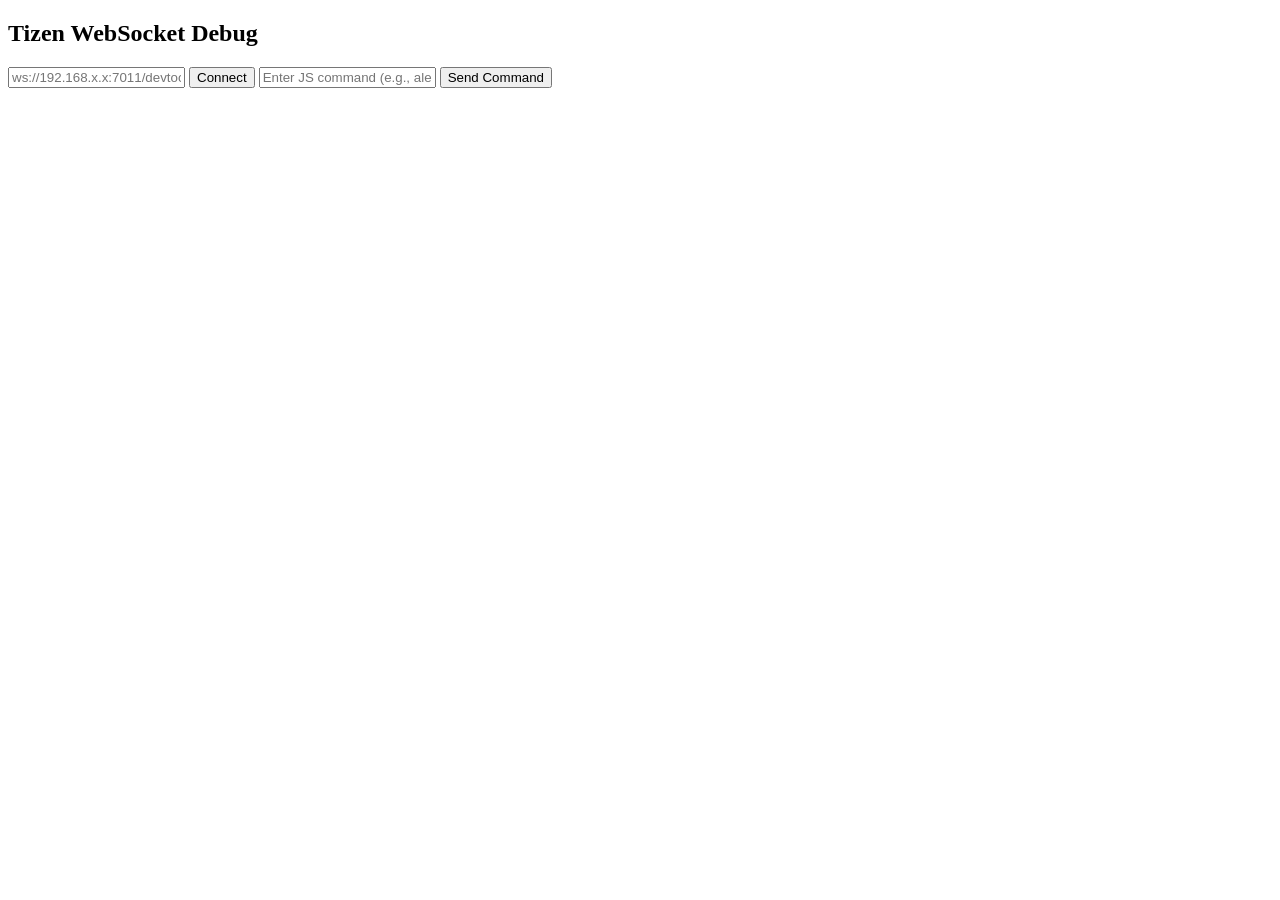
==== index.html @ 5903c401 "Create index.html" ====
<!DOCTYPE html>
<html lang="en">
<head>
  <meta charset="UTF-8">
  <title>Tizen Debug Console</title>
  <link rel="stylesheet" href="style.css">
</head>
<body>
  <div class="container">
    <h2>Tizen WebSocket Debug</h2>
    <input id="url" placeholder="ws://192.168.x.x:7011/devtools/page/1" />
    <button onclick="connect()">Connect</button>
    <input id="cmd" placeholder="Enter JS command (e.g., alert('Hi'))" />
    <button onclick="sendCmd()">Send Command</button>
    <pre id="logs"></pre>
  </div>
  <script src="script.js"></script>
</body>
</html>
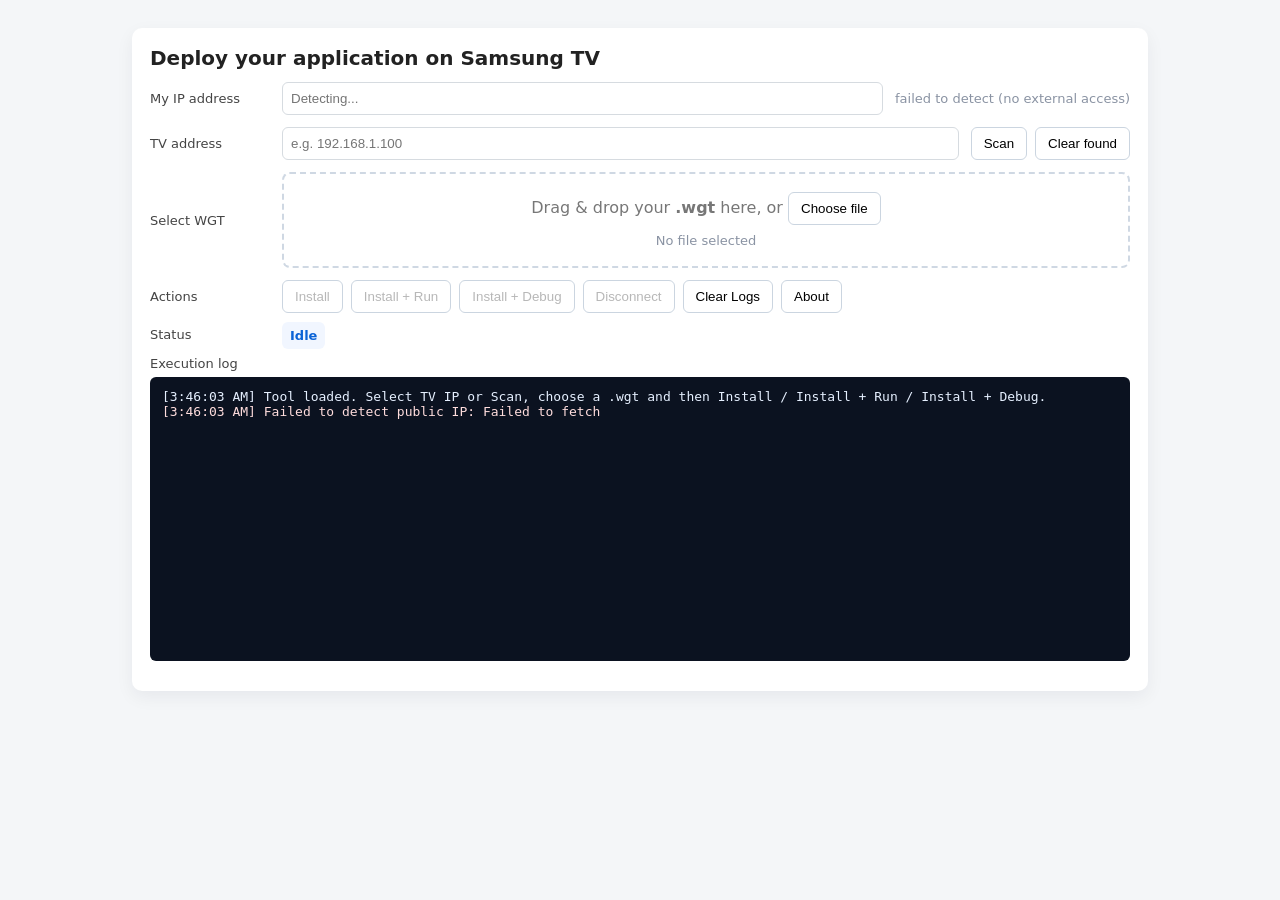
==== commit e6d8a140: "Create index.html" ====
--- a/index.html
+++ b/index.html
@@ -1,19 +1,422 @@
-<!DOCTYPE html>
+
+<!doctype html>
 <html lang="en">
 <head>
-  <meta charset="UTF-8">
-  <title>Tizen Debug Console</title>
-  <link rel="stylesheet" href="style.css">
+  <meta charset="utf-8" />
+  <title>Deploy your application on Samsung TV</title>
+  <meta name="viewport" content="width=device-width,initial-scale=1" />
+  <style>
+    :root{font-family:Inter,system-ui,Segoe UI,Roboto,"Helvetica Neue",Arial;margin:0;color:#222}
+    body{padding:20px;background:#f4f6f8}
+    .card{background:#fff;border-radius:10px;box-shadow:0 6px 18px rgba(20,20,50,0.06);padding:18px;max-width:980px;margin:0 auto}
+    h1{margin:0 0 12px;font-size:20px}
+    .row{display:flex;gap:12px;align-items:center;margin-bottom:12px;flex-wrap:wrap}
+    label{min-width:120px;font-size:13px;color:#444}
+    input[type="text"], .select-like {flex:1;padding:8px;border-radius:6px;border:1px solid #d6dbe0;background:#fff}
+    button{padding:8px 12px;border-radius:6px;border:1px solid #cbd5e0;background:#fff;cursor:pointer}
+    button.primary{background:#0b63d6;color:#fff;border-color:#0957b8}
+    button.ghost{background:transparent}
+    .file-drop{border:2px dashed #cfd8e3;border-radius:8px;padding:18px;text-align:center;color:#777}
+    .file-drop.dragover{background:#eef5ff;border-color:#9ec1ff}
+    .small{font-size:12px;color:#666}
+    .controls{display:flex;gap:8px;flex-wrap:wrap}
+    .logs{height:260px;overflow:auto;background:#0b1220;color:#e6f0ff;padding:12px;border-radius:6px;font-family:monospace;font-size:13px}
+    .muted{color:#8a93a3;font-size:13px}
+    .spinner{display:inline-block;width:14px;height:14px;border-radius:50%;border:2px solid rgba(0,0,0,0.08);border-top-color:#0b63d6;animation:spin 1s linear infinite;vertical-align:middle;margin-left:8px}
+    @keyframes spin{to{transform:rotate(360deg)}}
+    .status{padding:6px 8px;border-radius:6px;background:#f1f6ff;color:#0b63d6;font-weight:600;font-size:13px}
+    .about-box{background:#fbfcff;border-radius:8px;padding:12px;border:1px solid #e6eefc}
+    @media (max-width:640px){.row{flex-direction:column;align-items:stretch}label{min-width:unset}}
+  </style>
 </head>
 <body>
-  <div class="container">
-    <h2>Tizen WebSocket Debug</h2>
-    <input id="url" placeholder="ws://192.168.x.x:7011/devtools/page/1" />
-    <button onclick="connect()">Connect</button>
-    <input id="cmd" placeholder="Enter JS command (e.g., alert('Hi'))" />
-    <button onclick="sendCmd()">Send Command</button>
-    <pre id="logs"></pre>
+  <div class="card">
+    <h1>Deploy your application on Samsung TV</h1>
+
+    <div class="row">
+      <label>My IP address</label>
+      <input id="myIp" type="text" class="select-like" readonly placeholder="Detecting..." />
+      <span id="ipStatus" class="muted"></span>
+    </div>
+
+    <div class="row">
+      <label>TV address</label>
+      <input id="tvIp" type="text" placeholder="e.g. 192.168.1.100" class="select-like" />
+      <div style="display:flex;gap:8px;">
+        <button id="scanBtn">Scan</button>
+        <button id="clearFoundBtn" class="ghost">Clear found</button>
+      </div>
+    </div>
+
+    <div class="row" id="foundRow" style="display:none;">
+      <label>Found TVs</label>
+      <select id="foundList" class="select-like"></select>
+      <div class="small">Select one to auto-fill TV address</div>
+    </div>
+
+    <div class="row">
+      <label>Select WGT</label>
+      <div style="flex:1">
+        <div id="drop" class="file-drop">
+          Drag & drop your <strong>.wgt</strong> here, or <button id="chooseFileBtn">Choose file</button>
+          <input id="fileInput" type="file" accept=".wgt" style="display:none" />
+          <div id="fileInfo" class="small muted" style="margin-top:8px">No file selected</div>
+        </div>
+      </div>
+    </div>
+
+    <div class="row">
+      <label>Actions</label>
+      <div class="controls">
+        <button id="installBtn" disabled>Install</button>
+        <button id="installRunBtn" disabled>Install + Run</button>
+        <button id="installDebugBtn" disabled>Install + Debug</button>
+        <button id="disconnectBtn" disabled>Disconnect</button>
+        <button id="clearLogsBtn">Clear Logs</button>
+        <button id="aboutBtn" class="ghost">About</button>
+      </div>
+    </div>
+
+    <div class="row">
+      <label>Status</label>
+      <div><span id="connectionStatus" class="status">Idle</span></div>
+    </div>
+
+    <div style="margin-top:12px;">
+      <label style="display:block;margin-bottom:6px">Execution log</label>
+      <div id="logs" class="logs"></div>
+    </div>
+
+    <div style="margin-top:12px;">
+      <div class="about-box" id="aboutBox" style="display:none">
+        <strong>About this tool</strong>
+        <p class="small muted">This is a lightweight client-side tool to help deploy Tizen (.wgt) packages to Samsung TVs. It attempts to discover TVs on your local network and call common Tizen installation endpoints. Due to browser CORS and TV settings, some requests may be blocked — run a proxy or use a local server if needed.</p>
+      </div>
+    </div>
   </div>
-  <script src="script.js"></script>
+
+  <script>
+  (function(){
+    const myIpInput = document.getElementById('myIp');
+    const ipStatus = document.getElementById('ipStatus');
+    const tvIpInput = document.getElementById('tvIp');
+    const scanBtn = document.getElementById('scanBtn');
+    const foundRow = document.getElementById('foundRow');
+    const foundList = document.getElementById('foundList');
+    const clearFoundBtn = document.getElementById('clearFoundBtn');
+    const drop = document.getElementById('drop');
+    const fileInput = document.getElementById('fileInput');
+    const chooseFileBtn = document.getElementById('chooseFileBtn');
+    const fileInfo = document.getElementById('fileInfo');
+
+    const installBtn = document.getElementById('installBtn');
+    const installRunBtn = document.getElementById('installRunBtn');
+    const installDebugBtn = document.getElementById('installDebugBtn');
+    const disconnectBtn = document.getElementById('disconnectBtn');
+    const clearLogsBtn = document.getElementById('clearLogsBtn');
+    const aboutBtn = document.getElementById('aboutBtn');
+    const aboutBox = document.getElementById('aboutBox');
+
+    const logsEl = document.getElementById('logs');
+    const connectionStatus = document.getElementById('connectionStatus');
+
+    let selectedFile = null;
+    let connectedTv = null;
+    let foundTvs = [];
+
+    // --- Logging utility
+    function log(msg, type = 'info') {
+      const time = new Date().toLocaleTimeString();
+      const line = document.createElement('div');
+      line.textContent = `[${time}] ${msg}`;
+      if(type === 'error') line.style.color = '#ffdddd';
+      logsEl.appendChild(line);
+      logsEl.scrollTop = logsEl.scrollHeight;
+    }
+
+    // --- detect public IP using ipify
+    async function detectMyIp(){
+      myIpInput.value = 'Detecting...';
+      try {
+        const r = await fetch('https://api.ipify.org?format=json');
+        const j = await r.json();
+        myIpInput.value = j.ip || '';
+        ipStatus.textContent = 'public IP';
+      } catch(e) {
+        myIpInput.value = '';
+        ipStatus.textContent = 'failed to detect (no external access)';
+        log('Failed to detect public IP: ' + (e && e.message ? e.message : e), 'error');
+      }
+    }
+
+    detectMyIp();
+
+    // --- file drag and drop
+    ;['dragenter','dragover'].forEach(ev => {
+      drop.addEventListener(ev, e=>{
+        e.preventDefault(); e.stopPropagation();
+        drop.classList.add('dragover');
+      });
+    });
+    ;['dragleave','drop'].forEach(ev=>{
+      drop.addEventListener(ev, e=>{
+        e.preventDefault(); e.stopPropagation();
+        if(ev === 'drop') {
+          drop.classList.remove('dragover');
+          const f = e.dataTransfer.files && e.dataTransfer.files[0];
+          if(f) handleFileSelected(f);
+        } else {
+          drop.classList.remove('dragover');
+        }
+      });
+    });
+
+    chooseFileBtn.addEventListener('click', ()=> fileInput.click());
+    fileInput.addEventListener('change', ()=> {
+      const f = fileInput.files && fileInput.files[0];
+      if(f) handleFileSelected(f);
+    });
+
+    function handleFileSelected(f){
+      if(!f.name.endsWith('.wgt')) {
+        alert('Please select a .wgt file');
+        return;
+      }
+      selectedFile = f;
+      fileInfo.textContent = `${f.name} — ${(f.size/1024|0)} KB`;
+      enableActionButtonsIfReady();
+      log(`Selected file: ${f.name} (${f.size} bytes)`);
+    }
+
+    // --- scanning TVs
+    function timeoutFetch(url, options = {}, ms = 1500) {
+      return new Promise((resolve, reject) => {
+        const controller = new AbortController();
+        const id = setTimeout(() => {
+          controller.abort();
+          reject(new Error('timeout'));
+        }, ms);
+        fetch(url, {...options, signal: controller.signal, mode:'no-cors'}).then(r=>{
+          clearTimeout(id);
+          resolve(r);
+        }).catch(err=>{
+          clearTimeout(id);
+          reject(err);
+        });
+      });
+    }
+
+    async function quickScanSubnet() {
+      // quick scan common 192.168.x.x subnets: find user's local IP and infer. If not available, fallback to 192.168.1.x
+      log('Starting quick scan on common local subnets (this may take a while)...');
+      connectionStatus.textContent = 'Scanning...';
+      const candidates = [];
+      // try to infer from myIp? Browser cannot get local ip; ask user input instead — we'll scan common ranges
+      const ranges = ['192.168.1','192.168.0','192.168.100','10.0.0','172.16.0'];
+      foundTvs = [];
+      foundList.innerHTML = '';
+      foundRow.style.display = 'none';
+      for(const base of ranges){
+        for(let i=1;i<=254;i+=12){ // step to keep scan quick; user can refine manually
+          const ip = `${base}.${i}`;
+          candidates.push(ip);
+        }
+      }
+      // Attempt to hit common Tizen port endpoints. We'll try HTTP on 8001 (WebSocket/Inspector) and 8001/api or 9000-like endpoints.
+      const endpoints = ['/api/v2/applications','/api/','/ws/','/','/api/v2/'];
+      const checks = candidates.map(async ip => {
+        for(const ep of endpoints){
+          const url = `http://${ip}:8001${ep}`;
+          try {
+            await timeoutFetch(url, {}, 900);
+            // no-cors fetch resolves opaque even if CORS blocked; treat as "reachable"
+            log(`Possible device reachable at ${ip}:8001 (checked ${ep})`);
+            foundTvs.push({ip, port:8001});
+            return;
+          } catch(e) {
+            // ignore
+          }
+        }
+      });
+      try {
+        await Promise.allSettled(checks);
+      } catch(e){
+        // ignore
+      }
+      if(foundTvs.length === 0){
+        log('No TVs found in quick scan (try entering IP manually or run a full LAN scan from a machine with ICMP/port-scan).');
+        connectionStatus.textContent = 'Idle';
+      } else {
+        log(`Found ${foundTvs.length} candidate(s).`);
+        foundTvs.forEach(t=>{
+          const o = document.createElement('option');
+          o.value = t.ip;
+          o.textContent = `${t.ip}:8001`;
+          foundList.appendChild(o);
+        });
+        foundRow.style.display = 'flex';
+        connectionStatus.textContent = 'Scan complete';
+      }
+    }
+
+    scanBtn.addEventListener('click', ()=> {
+      quickScanSubnet();
+    });
+
+    clearFoundBtn.addEventListener('click', ()=> {
+      foundTvs=[]; foundList.innerHTML=''; foundRow.style.display='none'; log('Cleared found TVs');
+    });
+
+    foundList.addEventListener('change', ()=> {
+      tvIpInput.value = foundList.value;
+      log(`Selected TV IP ${foundList.value}`);
+      enableActionButtonsIfReady();
+    });
+
+    // --- action buttons
+    function enableActionButtonsIfReady(){
+      const ready = selectedFile && tvIpInput.value.trim();
+      installBtn.disabled = !ready;
+      installRunBtn.disabled = !ready;
+      installDebugBtn.disabled = !ready;
+      disconnectBtn.disabled = !ready && !connectedTv;
+    }
+
+    tvIpInput.addEventListener('input', enableActionButtonsIfReady);
+
+    clearLogsBtn.addEventListener('click', ()=> {
+      logsEl.innerHTML = '';
+    });
+
+    aboutBtn.addEventListener('click', ()=> {
+      aboutBox.style.display = aboutBox.style.display === 'none' ? 'block' : 'none';
+    });
+
+    disconnectBtn.addEventListener('click', ()=> {
+      connectedTv = null;
+      connectionStatus.textContent = 'Disconnected';
+      log('Disconnected from TV');
+      enableActionButtonsIfReady();
+    });
+
+    // --- core install flow
+    async function sendWgtToTv(tvIp, file, action) {
+      // action: 'install', 'run', 'debug'
+      // Common Tizen endpoints used by some Samsung TVs (varies by model/firmware):
+      // - https://{tv}:8001/api/v2/applications/install (requires POST file upload)
+      // - http://{tv}:8001/api/v2/applications
+      // - some devtools use websockets / packages endpoints.
+      // This function will attempt multiple strategies and log everything.
+      log(`Starting ${action} -> ${tvIp}`);
+      connectionStatus.textContent = `Connecting to ${tvIp}...`;
+      const endpoints = [
+        {url:`http://${tvIp}:8001/api/v2/applications`, method:'POST', desc:'Tizen API (POST /api/v2/applications)'},
+        {url:`http://${tvIp}:8001/api/v2/packages`, method:'POST', desc:'Tizen packages endpoint (POST /api/v2/packages)'},
+        {url:`http://${tvIp}:8000/`, method:'GET', desc:'Port 8000 probe'},
+        {url:`http://${tvIp}:8001/`, method:'GET', desc:'Port 8001 probe'},
+      ];
+
+      // Build form data for upload where applicable
+      const form = new FormData();
+      form.append('wgt', file);
+
+      let success = false;
+      for(const ep of endpoints){
+        try {
+          log(`Trying ${ep.desc} -> ${ep.url}`);
+          // many TVs don't allow cross-origin; we still try and report result.
+          const res = await fetch(ep.url, {
+            method: ep.method,
+            body: ep.method === 'POST' ? form : undefined,
+            // mode:'cors' // default
+          });
+          log(`HTTP ${res.status} ${res.statusText} from ${ep.url}`);
+          // Try to read text if available
+          try {
+            const txt = await res.text();
+            if(txt && txt.length<1000) log(`Response body: ${txt}`);
+          } catch(e) {}
+          // handle 200/201 as success
+          if(res.ok){
+            success = true;
+            connectedTv = {ip:tvIp};
+            connectionStatus.textContent = `Connected: ${tvIp}`;
+            log(`Success on ${ep.url}`);
+            break;
+          }
+        } catch(err){
+          log(`Error talking to ${ep.url} — ${err && err.message ? err.message : err}`, 'error');
+        }
+      }
+
+      if(!success){
+        log('All HTTP attempts failed or blocked. If your TV requires authentication, remote debug enable, or blocks cross-origin requests, use a local proxy or run this from a machine that can reach the TV directly (server-side proxy).', 'error');
+        connectionStatus.textContent = `Failed to connect`;
+        return {ok:false, reason:'no_endpoint'};
+      }
+
+      // If install succeeded above, optionally call run or debug commands
+      if(action === 'run' || action === 'debug') {
+        // Attempt to start the app via common API (example: /api/v2/applications/<id>/launch)
+        // NOTE: you likely need to specify appId; here we attempt a generic /launch without id as a best-effort.
+        const launchUrls = [
+          `http://${tvIp}:8001/api/v2/applications/launch`, // generic
+          `http://${tvIp}:8001/api/v2/applications/` // maybe requires id in body
+        ];
+        for(const lu of launchUrls){
+          try {
+            log(`Attempting launch/debug call to ${lu}`);
+            const res = await fetch(lu, {method:'POST', headers:{'Content-Type':'application/json'}, body: JSON.stringify({appId: ''})});
+            log(`Launch call HTTP ${res.status}`);
+            try { const t = await res.text(); if(t) log(`Launch resp: ${t}`); } catch(e){}
+          } catch(e){
+            log(`Launch call error: ${e.message}`, 'error');
+          }
+        }
+      }
+
+      enableActionButtonsIfReady();
+      return {ok:success};
+    }
+
+    installBtn.addEventListener('click', async ()=>{
+      if(!selectedFile || !tvIpInput.value.trim()) return alert('Select TV IP and a .wgt file first');
+      log('Install pressed');
+      installBtn.disabled = true;
+      await sendWgtToTv(tvIpInput.value.trim(), selectedFile, 'install');
+      installBtn.disabled = false;
+    });
+
+    installRunBtn.addEventListener('click', async ()=>{
+      if(!selectedFile || !tvIpInput.value.trim()) return alert('Select TV IP and a .wgt file first');
+      log('Install + Run pressed');
+      installRunBtn.disabled = true;
+      await sendWgtToTv(tvIpInput.value.trim(), selectedFile, 'run');
+      installRunBtn.disabled = false;
+    });
+
+    installDebugBtn.addEventListener('click', async ()=>{
+      if(!selectedFile || !tvIpInput.value.trim()) return alert('Select TV IP and a .wgt file first');
+      log('Install + Debug pressed');
+      installDebugBtn.disabled = true;
+      await sendWgtToTv(tvIpInput.value.trim(), selectedFile, 'debug');
+      installDebugBtn.disabled = false;
+    });
+
+    // Enable disconnect when we have connectedTv
+    // Keep UI enabled state up to date
+    setInterval(()=> {
+      disconnectBtn.disabled = !connectedTv;
+      installBtn.disabled = !(selectedFile && tvIpInput.value.trim());
+      installRunBtn.disabled = installBtn.disabled;
+      installDebugBtn.disabled = installBtn.disabled;
+    }, 500);
+
+    // initial message
+    log('Tool loaded. Select TV IP or Scan, choose a .wgt and then Install / Install + Run / Install + Debug.');
+    connectionStatus.textContent = 'Idle';
+  })();
+  </script>
 </body>
 </html>
+
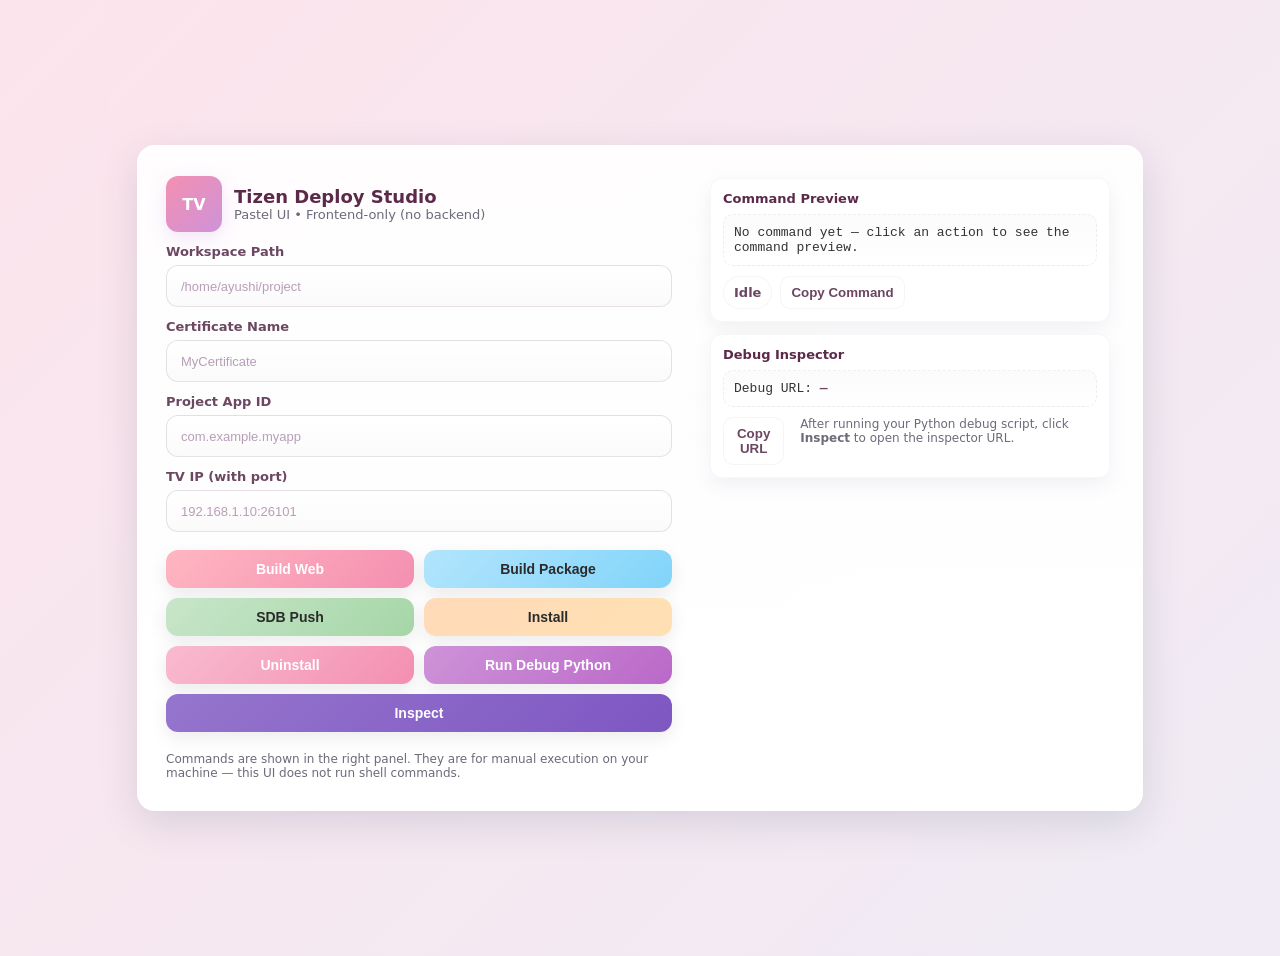
==== commit 9f0ecb27: "Create index.html" ====
--- a/index.html
+++ b/index.html
@@ -1,422 +1,422 @@
-
-<!doctype html>
+<!DOCTYPE html>
 <html lang="en">
 <head>
-  <meta charset="utf-8" />
-  <title>Deploy your application on Samsung TV</title>
-  <meta name="viewport" content="width=device-width,initial-scale=1" />
-  <style>
-    :root{font-family:Inter,system-ui,Segoe UI,Roboto,"Helvetica Neue",Arial;margin:0;color:#222}
-    body{padding:20px;background:#f4f6f8}
-    .card{background:#fff;border-radius:10px;box-shadow:0 6px 18px rgba(20,20,50,0.06);padding:18px;max-width:980px;margin:0 auto}
-    h1{margin:0 0 12px;font-size:20px}
-    .row{display:flex;gap:12px;align-items:center;margin-bottom:12px;flex-wrap:wrap}
-    label{min-width:120px;font-size:13px;color:#444}
-    input[type="text"], .select-like {flex:1;padding:8px;border-radius:6px;border:1px solid #d6dbe0;background:#fff}
-    button{padding:8px 12px;border-radius:6px;border:1px solid #cbd5e0;background:#fff;cursor:pointer}
-    button.primary{background:#0b63d6;color:#fff;border-color:#0957b8}
-    button.ghost{background:transparent}
-    .file-drop{border:2px dashed #cfd8e3;border-radius:8px;padding:18px;text-align:center;color:#777}
-    .file-drop.dragover{background:#eef5ff;border-color:#9ec1ff}
-    .small{font-size:12px;color:#666}
-    .controls{display:flex;gap:8px;flex-wrap:wrap}
-    .logs{height:260px;overflow:auto;background:#0b1220;color:#e6f0ff;padding:12px;border-radius:6px;font-family:monospace;font-size:13px}
-    .muted{color:#8a93a3;font-size:13px}
-    .spinner{display:inline-block;width:14px;height:14px;border-radius:50%;border:2px solid rgba(0,0,0,0.08);border-top-color:#0b63d6;animation:spin 1s linear infinite;vertical-align:middle;margin-left:8px}
-    @keyframes spin{to{transform:rotate(360deg)}}
-    .status{padding:6px 8px;border-radius:6px;background:#f1f6ff;color:#0b63d6;font-weight:600;font-size:13px}
-    .about-box{background:#fbfcff;border-radius:8px;padding:12px;border:1px solid #e6eefc}
-    @media (max-width:640px){.row{flex-direction:column;align-items:stretch}label{min-width:unset}}
-  </style>
+<meta charset="utf-8" />
+<meta name="viewport" content="width=device-width,initial-scale=1" />
+<title>Tizen Deployment — Pastel UI</title>
+
+<style>
+  :root{
+    --bg1: #FCE4EC; /* baby pink */
+    --bg2: #E3F2FD; /* pastel blue */
+    --bg3: #F3E5F5; /* lavender */
+    --card: #FFFFFF;
+    --muted: #6b6b7a;
+    --accent1: #F48FB1;
+    --accent2: #CE93D8;
+    --accent3: #BA68C8;
+    --glass: rgba(255,255,255,0.7);
+  }
+
+  /* Page background */
+  html,body{
+    height:100%;
+    margin:0;
+    font-family: "Inter", system-ui, -apple-system, "Segoe UI", Roboto, "Helvetica Neue", Arial;
+    -webkit-font-smoothing:antialiased;
+    -moz-osx-font-smoothing:grayscale;
+    background: linear-gradient(135deg, var(--bg1) 0%, var(--bg2) 50%, var(--bg3) 100%);
+    background-size: 400% 400%;
+    animation: bgAnim 14s ease infinite;
+    display:flex;
+    align-items:center;
+    justify-content:center;
+    padding:28px;
+    color: #222;
+  }
+
+  @keyframes bgAnim {
+    0% { background-position: 0% 50% }
+    50% { background-position: 100% 50% }
+    100% { background-position: 0% 50% }
+  }
+
+  /* Main card */
+  .card {
+    width: 960px;
+    max-width: calc(100% - 40px);
+    display: grid;
+    grid-template-columns: 1fr 420px;
+    gap: 22px;
+    background: linear-gradient(180deg, rgba(255,255,255,0.92), rgba(255,255,255,0.98));
+    border-radius: 18px;
+    padding: 22px;
+    box-shadow: 0 12px 40px rgba(9,30,66,0.12);
+    border: 1px solid rgba(255,255,255,0.6);
+    backdrop-filter: blur(6px);
+  }
+
+  /* Left (form) */
+  .left {
+    padding: 8px 6px;
+    display:flex;
+    flex-direction:column;
+    gap:12px;
+  }
+
+  .header {
+    display:flex;
+    align-items:center;
+    gap:12px;
+  }
+
+  .logo {
+    width:56px;
+    height:56px;
+    border-radius:12px;
+    background: linear-gradient(135deg, var(--accent1), var(--accent2));
+    display:flex;
+    align-items:center;
+    justify-content:center;
+    color:white;
+    font-weight:700;
+    box-shadow: 0 6px 18px rgba(206,147,216,0.24);
+  }
+
+  .title {
+    font-size:18px;
+    font-weight:700;
+    color:#5b2a4a;
+  }
+  .subtitle {
+    font-size:13px;
+    color:var(--muted);
+  }
+
+  .field {
+    display:flex;
+    flex-direction:column;
+    gap:6px;
+  }
+
+  label {
+    font-size:13px;
+    color:#6b4762;
+    font-weight:600;
+  }
+
+  input[type="text"], input[type="url"] {
+    padding:12px 14px;
+    border-radius:12px;
+    border:1px solid rgba(180,160,180,0.3);
+    background: linear-gradient(180deg, rgba(255,255,255,0.9), rgba(250,250,250,0.9));
+    outline:none;
+    font-size:14px;
+    color:#333;
+    transition: box-shadow .16s, border-color .16s;
+  }
+  input::placeholder { color: #b89fb7; font-size:13px; }
+
+  input:focus {
+    box-shadow: 0 6px 18px rgba(183,130,197,0.12);
+    border-color: rgba(183,130,197,0.8);
+  }
+
+  /* Buttons group */
+  .actions {
+    display:flex;
+    flex-wrap:wrap;
+    gap:10px;
+    margin-top:6px;
+  }
+
+  .btn {
+    flex:1 1 48%;
+    display:inline-flex;
+    align-items:center;
+    justify-content:center;
+    gap:10px;
+    padding:11px 12px;
+    border-radius:12px;
+    border:none;
+    cursor:pointer;
+    color:white;
+    font-weight:700;
+    font-size:14px;
+    transition: transform .12s ease, box-shadow .12s ease;
+    box-shadow: 0 6px 18px rgba(0,0,0,0.08);
+  }
+
+  .btn:active{ transform: translateY(1px); }
+
+  .btn.build { background: linear-gradient(135deg, #FFB6C1, #F48FB1); }
+  .btn.package { background: linear-gradient(135deg, #B3E5FC, #81D4FA); color:#2b2b2b; }
+  .btn.push { background: linear-gradient(135deg, #C8E6C9, #A5D6A7); color:#2b2b2b; }
+  .btn.install { background: linear-gradient(135deg, #FFDAB9, #FFE0B2); color:#2b2b2b; }
+  .btn.uninstall { background: linear-gradient(135deg, #F8BBD0, #F48FB1); }
+  .btn.run { background: linear-gradient(135deg, #CE93D8, #BA68C8); }
+  .btn.inspect { background: linear-gradient(135deg, #9575CD, #7E57C2); }
+
+  /* Right column — preview/console */
+  .right {
+    padding:10px;
+    display:flex;
+    flex-direction:column;
+    gap:12px;
+  }
+
+  .panel {
+    background: var(--card);
+    border-radius:12px;
+    padding:12px;
+    box-shadow: 0 8px 20px rgba(9,30,66,0.06);
+    border: 1px solid rgba(0,0,0,0.03);
+    min-height:80px;
+  }
+
+  .panel h4 {
+    margin:0 0 8px 0;
+    font-size:13px;
+    color:#5b2a4a;
+  }
+
+  .cmd {
+    font-family: ui-monospace, SFMono-Regular, Menlo, Monaco, "Roboto Mono", monospace;
+    font-size:13px;
+    background: linear-gradient(180deg, #fbfbfb, #fff);
+    padding:10px;
+    border-radius:10px;
+    color:#333;
+    border:1px dashed rgba(150,120,160,0.12);
+    white-space:pre-wrap;
+    word-break: break-word;
+  }
+
+  .small {
+    font-size:12px;
+    color:var(--muted);
+  }
+
+  .controls {
+    display:flex;
+    gap:8px;
+    margin-top:6px;
+    align-items:center;
+  }
+
+  .chip {
+    padding:8px 10px;
+    border-radius:999px;
+    background: linear-gradient(90deg, rgba(255,255,255,0.6), rgba(255,255,255,0.4));
+    border:1px solid rgba(0,0,0,0.04);
+    font-weight:700;
+    color:#6b4762;
+    font-size:13px;
+  }
+
+  .copy-btn {
+    padding:8px 10px;
+    border-radius:10px;
+    background: linear-gradient(135deg, rgba(255,255,255,0.6), rgba(255,255,255,0.4));
+    border:1px solid rgba(0,0,0,0.04);
+    cursor:pointer;
+    font-weight:700;
+    color:#6b4762;
+  }
+
+  /* footer */
+  .note {
+    font-size:12px;
+    color:var(--muted);
+  }
+
+  /* responsive */
+  @media (max-width:880px){
+    .card{ grid-template-columns: 1fr; padding:16px; gap:14px; }
+    .btn { flex:1 1 100%; }
+  }
+</style>
 </head>
 <body>
-  <div class="card">
-    <h1>Deploy your application on Samsung TV</h1>
-
-    <div class="row">
-      <label>My IP address</label>
-      <input id="myIp" type="text" class="select-like" readonly placeholder="Detecting..." />
-      <span id="ipStatus" class="muted"></span>
-    </div>
-
-    <div class="row">
-      <label>TV address</label>
-      <input id="tvIp" type="text" placeholder="e.g. 192.168.1.100" class="select-like" />
-      <div style="display:flex;gap:8px;">
-        <button id="scanBtn">Scan</button>
-        <button id="clearFoundBtn" class="ghost">Clear found</button>
+
+<div class="card" role="main" aria-labelledby="title">
+  <div class="left">
+    <div class="header">
+      <div class="logo">TV</div>
+      <div>
+        <div id="title" class="title">Tizen Deploy Studio</div>
+        <div class="subtitle">Pastel UI • Frontend-only (no backend)</div>
       </div>
     </div>
 
-    <div class="row" id="foundRow" style="display:none;">
-      <label>Found TVs</label>
-      <select id="foundList" class="select-like"></select>
-      <div class="small">Select one to auto-fill TV address</div>
-    </div>
-
-    <div class="row">
-      <label>Select WGT</label>
-      <div style="flex:1">
-        <div id="drop" class="file-drop">
-          Drag & drop your <strong>.wgt</strong> here, or <button id="chooseFileBtn">Choose file</button>
-          <input id="fileInput" type="file" accept=".wgt" style="display:none" />
-          <div id="fileInfo" class="small muted" style="margin-top:8px">No file selected</div>
-        </div>
+    <div class="field">
+      <label for="workspace">Workspace Path</label>
+      <input id="workspace" type="text" placeholder="/home/ayushi/project" />
+    </div>
+
+    <div class="field">
+      <label for="cert">Certificate Name</label>
+      <input id="cert" type="text" placeholder="MyCertificate" />
+    </div>
+
+    <div class="field">
+      <label for="appid">Project App ID</label>
+      <input id="appid" type="text" placeholder="com.example.myapp" />
+    </div>
+
+    <div class="field">
+      <label for="tv">TV IP (with port)</label>
+      <input id="tv" type="text" placeholder="192.168.1.10:26101" />
+    </div>
+
+    <!-- actions -->
+    <div class="actions" role="group" aria-label="actions">
+      <button class="btn build"    onclick="doBuildWeb()" title="Run tizen build-web">Build Web</button>
+      <button class="btn package"  onclick="doBuildPackage()" title="Run tizen package -t wgt">Build Package</button>
+      <button class="btn push"     onclick="doSdbPush()" title="Push .wgt to TV">SDB Push</button>
+      <button class="btn install"  onclick="doInstall()" title="Install app on TV">Install</button>
+      <button class="btn uninstall"onclick="doUninstall()" title="Uninstall app from TV">Uninstall</button>
+      <button class="btn run"      onclick="doRunPython()" title="Run your debug python script">Run Debug Python</button>
+      <button class="btn inspect"  id="inspectBtn" onclick="doInspect()" title="Open inspector URL" disabled>Inspect</button>
+    </div>
+
+    <div class="note" style="margin-top:8px">
+      Commands are shown in the right panel. They are for manual execution on your machine — this UI does not run shell commands.
+    </div>
+  </div>
+
+  <div class="right">
+    <div class="panel">
+      <h4>Command Preview</h4>
+      <div id="cmdArea" class="cmd">No command yet — click an action to see the command preview.</div>
+
+      <div class="controls" style="margin-top:10px">
+        <div class="chip" id="statusChip">Idle</div>
+        <button class="copy-btn" onclick="copyCommand()">Copy Command</button>
       </div>
     </div>
 
-    <div class="row">
-      <label>Actions</label>
-      <div class="controls">
-        <button id="installBtn" disabled>Install</button>
-        <button id="installRunBtn" disabled>Install + Run</button>
-        <button id="installDebugBtn" disabled>Install + Debug</button>
-        <button id="disconnectBtn" disabled>Disconnect</button>
-        <button id="clearLogsBtn">Clear Logs</button>
-        <button id="aboutBtn" class="ghost">About</button>
+    <div class="panel">
+      <h4>Debug Inspector</h4>
+      <div id="debugInfo" class="cmd">Debug URL: <span id="debugUrlText" style="font-weight:700;color:#6b4762">—</span></div>
+      <div style="display:flex;gap:8px;margin-top:10px;">
+        <button class="copy-btn" onclick="copyDebug()">Copy URL</button>
+        <div style="flex:1"></div>
+        <div class="small">After running your Python debug script, click <strong>Inspect</strong> to open the inspector URL.</div>
       </div>
     </div>
 
-    <div class="row">
-      <label>Status</label>
-      <div><span id="connectionStatus" class="status">Idle</span></div>
-    </div>
-
-    <div style="margin-top:12px;">
-      <label style="display:block;margin-bottom:6px">Execution log</label>
-      <div id="logs" class="logs"></div>
-    </div>
-
-    <div style="margin-top:12px;">
-      <div class="about-box" id="aboutBox" style="display:none">
-        <strong>About this tool</strong>
-        <p class="small muted">This is a lightweight client-side tool to help deploy Tizen (.wgt) packages to Samsung TVs. It attempts to discover TVs on your local network and call common Tizen installation endpoints. Due to browser CORS and TV settings, some requests may be blocked — run a proxy or use a local server if needed.</p>
-      </div>
-    </div>
   </div>
-
-  <script>
-  (function(){
-    const myIpInput = document.getElementById('myIp');
-    const ipStatus = document.getElementById('ipStatus');
-    const tvIpInput = document.getElementById('tvIp');
-    const scanBtn = document.getElementById('scanBtn');
-    const foundRow = document.getElementById('foundRow');
-    const foundList = document.getElementById('foundList');
-    const clearFoundBtn = document.getElementById('clearFoundBtn');
-    const drop = document.getElementById('drop');
-    const fileInput = document.getElementById('fileInput');
-    const chooseFileBtn = document.getElementById('chooseFileBtn');
-    const fileInfo = document.getElementById('fileInfo');
-
-    const installBtn = document.getElementById('installBtn');
-    const installRunBtn = document.getElementById('installRunBtn');
-    const installDebugBtn = document.getElementById('installDebugBtn');
-    const disconnectBtn = document.getElementById('disconnectBtn');
-    const clearLogsBtn = document.getElementById('clearLogsBtn');
-    const aboutBtn = document.getElementById('aboutBtn');
-    const aboutBox = document.getElementById('aboutBox');
-
-    const logsEl = document.getElementById('logs');
-    const connectionStatus = document.getElementById('connectionStatus');
-
-    let selectedFile = null;
-    let connectedTv = null;
-    let foundTvs = [];
-
-    // --- Logging utility
-    function log(msg, type = 'info') {
-      const time = new Date().toLocaleTimeString();
-      const line = document.createElement('div');
-      line.textContent = `[${time}] ${msg}`;
-      if(type === 'error') line.style.color = '#ffdddd';
-      logsEl.appendChild(line);
-      logsEl.scrollTop = logsEl.scrollHeight;
+</div>
+
+<script>
+  // State
+  let currentCmd = "";
+  let debugURL = "";
+
+  // Helpers
+  const el = id => document.getElementById(id);
+  const setCmd = (text) => {
+    currentCmd = text;
+    el('cmdArea').textContent = text;
+    el('statusChip').textContent = "Ready to copy";
+  };
+
+  const copyToClipboard = async (text) => {
+    try {
+      await navigator.clipboard.writeText(text);
+      el('statusChip').textContent = "Copied!";
+      setTimeout(()=> el('statusChip').textContent = "Ready to copy", 1400);
+    } catch(e){
+      el('statusChip').textContent = "Copy failed — use manual copy";
     }
-
-    // --- detect public IP using ipify
-    async function detectMyIp(){
-      myIpInput.value = 'Detecting...';
-      try {
-        const r = await fetch('https://api.ipify.org?format=json');
-        const j = await r.json();
-        myIpInput.value = j.ip || '';
-        ipStatus.textContent = 'public IP';
-      } catch(e) {
-        myIpInput.value = '';
-        ipStatus.textContent = 'failed to detect (no external access)';
-        log('Failed to detect public IP: ' + (e && e.message ? e.message : e), 'error');
-      }
-    }
-
-    detectMyIp();
-
-    // --- file drag and drop
-    ;['dragenter','dragover'].forEach(ev => {
-      drop.addEventListener(ev, e=>{
-        e.preventDefault(); e.stopPropagation();
-        drop.classList.add('dragover');
-      });
-    });
-    ;['dragleave','drop'].forEach(ev=>{
-      drop.addEventListener(ev, e=>{
-        e.preventDefault(); e.stopPropagation();
-        if(ev === 'drop') {
-          drop.classList.remove('dragover');
-          const f = e.dataTransfer.files && e.dataTransfer.files[0];
-          if(f) handleFileSelected(f);
-        } else {
-          drop.classList.remove('dragover');
-        }
-      });
-    });
-
-    chooseFileBtn.addEventListener('click', ()=> fileInput.click());
-    fileInput.addEventListener('change', ()=> {
-      const f = fileInput.files && fileInput.files[0];
-      if(f) handleFileSelected(f);
-    });
-
-    function handleFileSelected(f){
-      if(!f.name.endsWith('.wgt')) {
-        alert('Please select a .wgt file');
-        return;
-      }
-      selectedFile = f;
-      fileInfo.textContent = `${f.name} — ${(f.size/1024|0)} KB`;
-      enableActionButtonsIfReady();
-      log(`Selected file: ${f.name} (${f.size} bytes)`);
-    }
-
-    // --- scanning TVs
-    function timeoutFetch(url, options = {}, ms = 1500) {
-      return new Promise((resolve, reject) => {
-        const controller = new AbortController();
-        const id = setTimeout(() => {
-          controller.abort();
-          reject(new Error('timeout'));
-        }, ms);
-        fetch(url, {...options, signal: controller.signal, mode:'no-cors'}).then(r=>{
-          clearTimeout(id);
-          resolve(r);
-        }).catch(err=>{
-          clearTimeout(id);
-          reject(err);
-        });
-      });
-    }
-
-    async function quickScanSubnet() {
-      // quick scan common 192.168.x.x subnets: find user's local IP and infer. If not available, fallback to 192.168.1.x
-      log('Starting quick scan on common local subnets (this may take a while)...');
-      connectionStatus.textContent = 'Scanning...';
-      const candidates = [];
-      // try to infer from myIp? Browser cannot get local ip; ask user input instead — we'll scan common ranges
-      const ranges = ['192.168.1','192.168.0','192.168.100','10.0.0','172.16.0'];
-      foundTvs = [];
-      foundList.innerHTML = '';
-      foundRow.style.display = 'none';
-      for(const base of ranges){
-        for(let i=1;i<=254;i+=12){ // step to keep scan quick; user can refine manually
-          const ip = `${base}.${i}`;
-          candidates.push(ip);
-        }
-      }
-      // Attempt to hit common Tizen port endpoints. We'll try HTTP on 8001 (WebSocket/Inspector) and 8001/api or 9000-like endpoints.
-      const endpoints = ['/api/v2/applications','/api/','/ws/','/','/api/v2/'];
-      const checks = candidates.map(async ip => {
-        for(const ep of endpoints){
-          const url = `http://${ip}:8001${ep}`;
-          try {
-            await timeoutFetch(url, {}, 900);
-            // no-cors fetch resolves opaque even if CORS blocked; treat as "reachable"
-            log(`Possible device reachable at ${ip}:8001 (checked ${ep})`);
-            foundTvs.push({ip, port:8001});
-            return;
-          } catch(e) {
-            // ignore
-          }
-        }
-      });
-      try {
-        await Promise.allSettled(checks);
-      } catch(e){
-        // ignore
-      }
-      if(foundTvs.length === 0){
-        log('No TVs found in quick scan (try entering IP manually or run a full LAN scan from a machine with ICMP/port-scan).');
-        connectionStatus.textContent = 'Idle';
-      } else {
-        log(`Found ${foundTvs.length} candidate(s).`);
-        foundTvs.forEach(t=>{
-          const o = document.createElement('option');
-          o.value = t.ip;
-          o.textContent = `${t.ip}:8001`;
-          foundList.appendChild(o);
-        });
-        foundRow.style.display = 'flex';
-        connectionStatus.textContent = 'Scan complete';
-      }
-    }
-
-    scanBtn.addEventListener('click', ()=> {
-      quickScanSubnet();
-    });
-
-    clearFoundBtn.addEventListener('click', ()=> {
-      foundTvs=[]; foundList.innerHTML=''; foundRow.style.display='none'; log('Cleared found TVs');
-    });
-
-    foundList.addEventListener('change', ()=> {
-      tvIpInput.value = foundList.value;
-      log(`Selected TV IP ${foundList.value}`);
-      enableActionButtonsIfReady();
-    });
-
-    // --- action buttons
-    function enableActionButtonsIfReady(){
-      const ready = selectedFile && tvIpInput.value.trim();
-      installBtn.disabled = !ready;
-      installRunBtn.disabled = !ready;
-      installDebugBtn.disabled = !ready;
-      disconnectBtn.disabled = !ready && !connectedTv;
-    }
-
-    tvIpInput.addEventListener('input', enableActionButtonsIfReady);
-
-    clearLogsBtn.addEventListener('click', ()=> {
-      logsEl.innerHTML = '';
-    });
-
-    aboutBtn.addEventListener('click', ()=> {
-      aboutBox.style.display = aboutBox.style.display === 'none' ? 'block' : 'none';
-    });
-
-    disconnectBtn.addEventListener('click', ()=> {
-      connectedTv = null;
-      connectionStatus.textContent = 'Disconnected';
-      log('Disconnected from TV');
-      enableActionButtonsIfReady();
-    });
-
-    // --- core install flow
-    async function sendWgtToTv(tvIp, file, action) {
-      // action: 'install', 'run', 'debug'
-      // Common Tizen endpoints used by some Samsung TVs (varies by model/firmware):
-      // - https://{tv}:8001/api/v2/applications/install (requires POST file upload)
-      // - http://{tv}:8001/api/v2/applications
-      // - some devtools use websockets / packages endpoints.
-      // This function will attempt multiple strategies and log everything.
-      log(`Starting ${action} -> ${tvIp}`);
-      connectionStatus.textContent = `Connecting to ${tvIp}...`;
-      const endpoints = [
-        {url:`http://${tvIp}:8001/api/v2/applications`, method:'POST', desc:'Tizen API (POST /api/v2/applications)'},
-        {url:`http://${tvIp}:8001/api/v2/packages`, method:'POST', desc:'Tizen packages endpoint (POST /api/v2/packages)'},
-        {url:`http://${tvIp}:8000/`, method:'GET', desc:'Port 8000 probe'},
-        {url:`http://${tvIp}:8001/`, method:'GET', desc:'Port 8001 probe'},
-      ];
-
-      // Build form data for upload where applicable
-      const form = new FormData();
-      form.append('wgt', file);
-
-      let success = false;
-      for(const ep of endpoints){
-        try {
-          log(`Trying ${ep.desc} -> ${ep.url}`);
-          // many TVs don't allow cross-origin; we still try and report result.
-          const res = await fetch(ep.url, {
-            method: ep.method,
-            body: ep.method === 'POST' ? form : undefined,
-            // mode:'cors' // default
-          });
-          log(`HTTP ${res.status} ${res.statusText} from ${ep.url}`);
-          // Try to read text if available
-          try {
-            const txt = await res.text();
-            if(txt && txt.length<1000) log(`Response body: ${txt}`);
-          } catch(e) {}
-          // handle 200/201 as success
-          if(res.ok){
-            success = true;
-            connectedTv = {ip:tvIp};
-            connectionStatus.textContent = `Connected: ${tvIp}`;
-            log(`Success on ${ep.url}`);
-            break;
-          }
-        } catch(err){
-          log(`Error talking to ${ep.url} — ${err && err.message ? err.message : err}`, 'error');
-        }
-      }
-
-      if(!success){
-        log('All HTTP attempts failed or blocked. If your TV requires authentication, remote debug enable, or blocks cross-origin requests, use a local proxy or run this from a machine that can reach the TV directly (server-side proxy).', 'error');
-        connectionStatus.textContent = `Failed to connect`;
-        return {ok:false, reason:'no_endpoint'};
-      }
-
-      // If install succeeded above, optionally call run or debug commands
-      if(action === 'run' || action === 'debug') {
-        // Attempt to start the app via common API (example: /api/v2/applications/<id>/launch)
-        // NOTE: you likely need to specify appId; here we attempt a generic /launch without id as a best-effort.
-        const launchUrls = [
-          `http://${tvIp}:8001/api/v2/applications/launch`, // generic
-          `http://${tvIp}:8001/api/v2/applications/` // maybe requires id in body
-        ];
-        for(const lu of launchUrls){
-          try {
-            log(`Attempting launch/debug call to ${lu}`);
-            const res = await fetch(lu, {method:'POST', headers:{'Content-Type':'application/json'}, body: JSON.stringify({appId: ''})});
-            log(`Launch call HTTP ${res.status}`);
-            try { const t = await res.text(); if(t) log(`Launch resp: ${t}`); } catch(e){}
-          } catch(e){
-            log(`Launch call error: ${e.message}`, 'error');
-          }
-        }
-      }
-
-      enableActionButtonsIfReady();
-      return {ok:success};
-    }
-
-    installBtn.addEventListener('click', async ()=>{
-      if(!selectedFile || !tvIpInput.value.trim()) return alert('Select TV IP and a .wgt file first');
-      log('Install pressed');
-      installBtn.disabled = true;
-      await sendWgtToTv(tvIpInput.value.trim(), selectedFile, 'install');
-      installBtn.disabled = false;
-    });
-
-    installRunBtn.addEventListener('click', async ()=>{
-      if(!selectedFile || !tvIpInput.value.trim()) return alert('Select TV IP and a .wgt file first');
-      log('Install + Run pressed');
-      installRunBtn.disabled = true;
-      await sendWgtToTv(tvIpInput.value.trim(), selectedFile, 'run');
-      installRunBtn.disabled = false;
-    });
-
-    installDebugBtn.addEventListener('click', async ()=>{
-      if(!selectedFile || !tvIpInput.value.trim()) return alert('Select TV IP and a .wgt file first');
-      log('Install + Debug pressed');
-      installDebugBtn.disabled = true;
-      await sendWgtToTv(tvIpInput.value.trim(), selectedFile, 'debug');
-      installDebugBtn.disabled = false;
-    });
-
-    // Enable disconnect when we have connectedTv
-    // Keep UI enabled state up to date
-    setInterval(()=> {
-      disconnectBtn.disabled = !connectedTv;
-      installBtn.disabled = !(selectedFile && tvIpInput.value.trim());
-      installRunBtn.disabled = installBtn.disabled;
-      installDebugBtn.disabled = installBtn.disabled;
-    }, 500);
-
-    // initial message
-    log('Tool loaded. Select TV IP or Scan, choose a .wgt and then Install / Install + Run / Install + Debug.');
-    connectionStatus.textContent = 'Idle';
-  })();
-  </script>
+  };
+
+  function buildWebCmd(workspace){
+    // exact command structure you described
+    // using standard tizen cli syntax
+    return `tizen build-web -- ${workspace}`;
+  }
+
+  function buildPackageCmd(workspace, certName){
+    // tizen package -t wgt -s <certName> -o <workspace> -- <build-path>
+    return `tizen package -t wgt -s ${certName} -o ${workspace} -- ${workspace}/.buildResult`;
+  }
+
+  function sdbPushCmd(workspace, tvIpPort){
+    return `sdb -s ${tvIpPort} push ${workspace}/.buildResult/*.wgt /opt/usr/apps/tmp/`;
+  }
+
+  function installCmd(appId, tvIpPort){
+    // prefer tizen install -n <wgt-file> -s <tv> OR tizen install -p <pkgid> -s <tv>
+    return `tizen install -n ${appId}.wgt -s ${tvIpPort}`;
+  }
+
+  function uninstallCmd(appId, tvIpPort){
+    return `tizen uninstall -p ${appId} -s ${tvIpPort}`;
+  }
+
+  // UI actions
+  function doBuildWeb(){
+    const ws = el('workspace').value.trim() || '<workspace_path>';
+    setCmd(buildWebCmd(ws));
+  }
+
+  function doBuildPackage(){
+    const ws = el('workspace').value.trim() || '<workspace_path>';
+    const cert = el('cert').value.trim() || '<certificate_name>';
+    setCmd(buildPackageCmd(ws, cert));
+  }
+
+  function doSdbPush(){
+    const ws = el('workspace').value.trim() || '<workspace_path>';
+    const tv = el('tv').value.trim() || '<tv_ip:port>';
+    setCmd(sdbPushCmd(ws, tv));
+  }
+
+  function doInstall(){
+    const appid = el('appid').value.trim() || '<app_id>';
+    const tv = el('tv').value.trim() || '<tv_ip:port>';
+    setCmd(installCmd(appid, tv));
+  }
+
+  function doUninstall(){
+    const appid = el('appid').value.trim() || '<app_id>';
+    const tv = el('tv').value.trim() || '<tv_ip:port>';
+    setCmd(uninstallCmd(appid, tv));
+  }
+
+  function doRunPython(){
+    // you said your python exposes port + URL — we'll mock that here
+    // In future you'll wire real execution to replace this block.
+    const ws = el('workspace').value.trim() || '<workspace_path>';
+    el('statusChip').textContent = 'Running debug (mock)…';
+
+    // simulate a small delay then set debug url
+    setTimeout(() => {
+      // mock: create a URL using a random port for demo
+      const port = 9222 + Math.floor(Math.random()*1000);
+      debugURL = `http://127.0.0.1:${port}/inspector`;
+      el('debugUrlText').textContent = debugURL;
+      el('inspectBtn').disabled = false;
+      el('inspectBtn').style.opacity = 1;
+      el('statusChip').textContent = 'Debug ready';
+    }, 700);
+  }
+
+  function doInspect(){
+    if (!debugURL) return alert('No debug URL available. Run Debug Python first (mock).');
+    // open in new tab
+    window.open(debugURL, '_blank');
+  }
+
+  // Copies
+  function copyCommand(){ copyToClipboard(currentCmd || el('cmdArea').textContent); }
+  function copyDebug(){ copyToClipboard(debugURL || el('debugUrlText').textContent); }
+
+  // init
+  el('inspectBtn').disabled = true;
+</script>
+
 </body>
 </html>
-
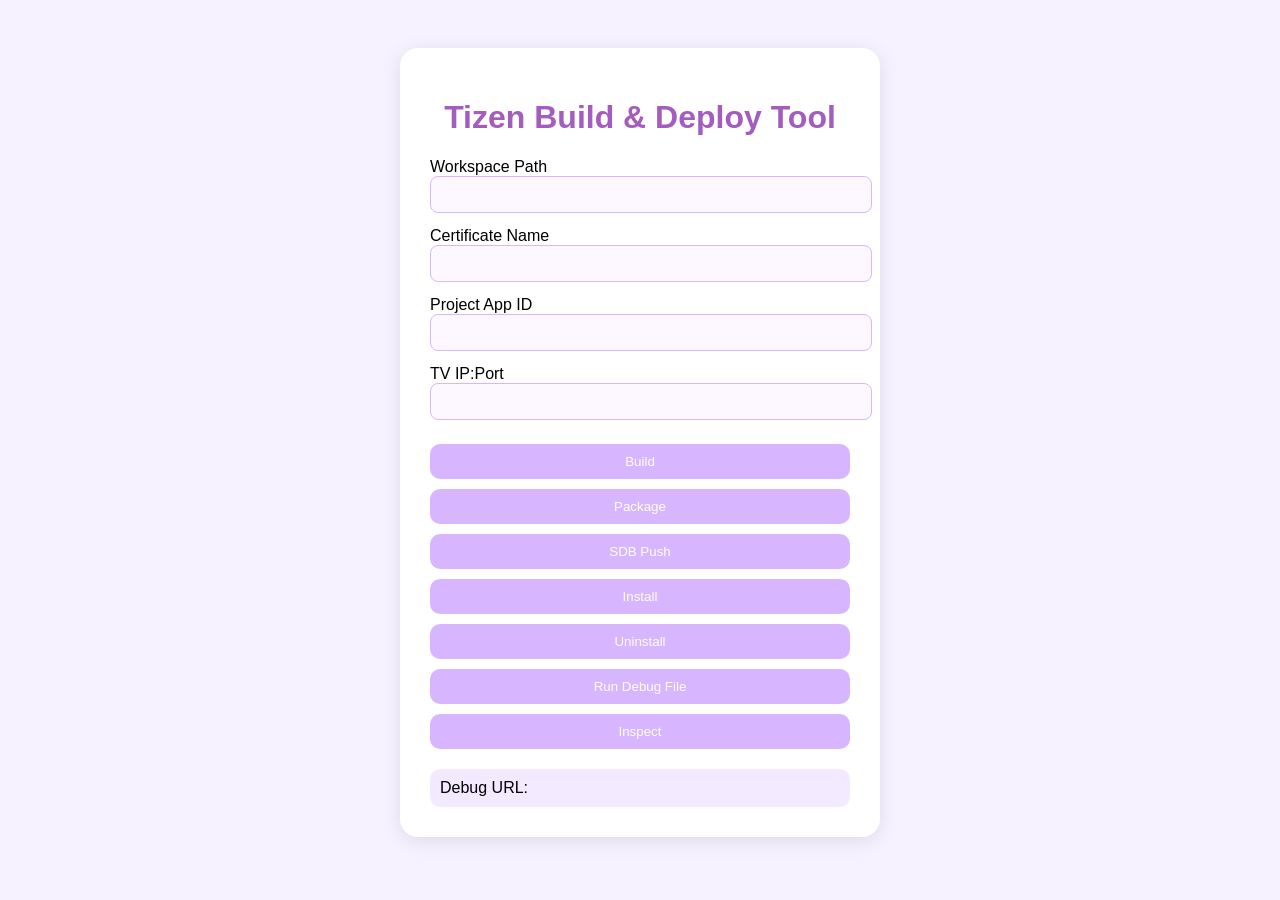
==== commit 0dc87bce: "Add files via upload" ====
--- a/index.html
+++ b/index.html
@@ -1,422 +1,47 @@
 <!DOCTYPE html>
 <html lang="en">
 <head>
-<meta charset="utf-8" />
-<meta name="viewport" content="width=device-width,initial-scale=1" />
-<title>Tizen Deployment — Pastel UI</title>
-
-<style>
-  :root{
-    --bg1: #FCE4EC; /* baby pink */
-    --bg2: #E3F2FD; /* pastel blue */
-    --bg3: #F3E5F5; /* lavender */
-    --card: #FFFFFF;
-    --muted: #6b6b7a;
-    --accent1: #F48FB1;
-    --accent2: #CE93D8;
-    --accent3: #BA68C8;
-    --glass: rgba(255,255,255,0.7);
-  }
-
-  /* Page background */
-  html,body{
-    height:100%;
-    margin:0;
-    font-family: "Inter", system-ui, -apple-system, "Segoe UI", Roboto, "Helvetica Neue", Arial;
-    -webkit-font-smoothing:antialiased;
-    -moz-osx-font-smoothing:grayscale;
-    background: linear-gradient(135deg, var(--bg1) 0%, var(--bg2) 50%, var(--bg3) 100%);
-    background-size: 400% 400%;
-    animation: bgAnim 14s ease infinite;
-    display:flex;
-    align-items:center;
-    justify-content:center;
-    padding:28px;
-    color: #222;
-  }
-
-  @keyframes bgAnim {
-    0% { background-position: 0% 50% }
-    50% { background-position: 100% 50% }
-    100% { background-position: 0% 50% }
-  }
-
-  /* Main card */
-  .card {
-    width: 960px;
-    max-width: calc(100% - 40px);
-    display: grid;
-    grid-template-columns: 1fr 420px;
-    gap: 22px;
-    background: linear-gradient(180deg, rgba(255,255,255,0.92), rgba(255,255,255,0.98));
-    border-radius: 18px;
-    padding: 22px;
-    box-shadow: 0 12px 40px rgba(9,30,66,0.12);
-    border: 1px solid rgba(255,255,255,0.6);
-    backdrop-filter: blur(6px);
-  }
-
-  /* Left (form) */
-  .left {
-    padding: 8px 6px;
-    display:flex;
-    flex-direction:column;
-    gap:12px;
-  }
-
-  .header {
-    display:flex;
-    align-items:center;
-    gap:12px;
-  }
-
-  .logo {
-    width:56px;
-    height:56px;
-    border-radius:12px;
-    background: linear-gradient(135deg, var(--accent1), var(--accent2));
-    display:flex;
-    align-items:center;
-    justify-content:center;
-    color:white;
-    font-weight:700;
-    box-shadow: 0 6px 18px rgba(206,147,216,0.24);
-  }
-
-  .title {
-    font-size:18px;
-    font-weight:700;
-    color:#5b2a4a;
-  }
-  .subtitle {
-    font-size:13px;
-    color:var(--muted);
-  }
-
-  .field {
-    display:flex;
-    flex-direction:column;
-    gap:6px;
-  }
-
-  label {
-    font-size:13px;
-    color:#6b4762;
-    font-weight:600;
-  }
-
-  input[type="text"], input[type="url"] {
-    padding:12px 14px;
-    border-radius:12px;
-    border:1px solid rgba(180,160,180,0.3);
-    background: linear-gradient(180deg, rgba(255,255,255,0.9), rgba(250,250,250,0.9));
-    outline:none;
-    font-size:14px;
-    color:#333;
-    transition: box-shadow .16s, border-color .16s;
-  }
-  input::placeholder { color: #b89fb7; font-size:13px; }
-
-  input:focus {
-    box-shadow: 0 6px 18px rgba(183,130,197,0.12);
-    border-color: rgba(183,130,197,0.8);
-  }
-
-  /* Buttons group */
-  .actions {
-    display:flex;
-    flex-wrap:wrap;
-    gap:10px;
-    margin-top:6px;
-  }
-
-  .btn {
-    flex:1 1 48%;
-    display:inline-flex;
-    align-items:center;
-    justify-content:center;
-    gap:10px;
-    padding:11px 12px;
-    border-radius:12px;
-    border:none;
-    cursor:pointer;
-    color:white;
-    font-weight:700;
-    font-size:14px;
-    transition: transform .12s ease, box-shadow .12s ease;
-    box-shadow: 0 6px 18px rgba(0,0,0,0.08);
-  }
-
-  .btn:active{ transform: translateY(1px); }
-
-  .btn.build { background: linear-gradient(135deg, #FFB6C1, #F48FB1); }
-  .btn.package { background: linear-gradient(135deg, #B3E5FC, #81D4FA); color:#2b2b2b; }
-  .btn.push { background: linear-gradient(135deg, #C8E6C9, #A5D6A7); color:#2b2b2b; }
-  .btn.install { background: linear-gradient(135deg, #FFDAB9, #FFE0B2); color:#2b2b2b; }
-  .btn.uninstall { background: linear-gradient(135deg, #F8BBD0, #F48FB1); }
-  .btn.run { background: linear-gradient(135deg, #CE93D8, #BA68C8); }
-  .btn.inspect { background: linear-gradient(135deg, #9575CD, #7E57C2); }
-
-  /* Right column — preview/console */
-  .right {
-    padding:10px;
-    display:flex;
-    flex-direction:column;
-    gap:12px;
-  }
-
-  .panel {
-    background: var(--card);
-    border-radius:12px;
-    padding:12px;
-    box-shadow: 0 8px 20px rgba(9,30,66,0.06);
-    border: 1px solid rgba(0,0,0,0.03);
-    min-height:80px;
-  }
-
-  .panel h4 {
-    margin:0 0 8px 0;
-    font-size:13px;
-    color:#5b2a4a;
-  }
-
-  .cmd {
-    font-family: ui-monospace, SFMono-Regular, Menlo, Monaco, "Roboto Mono", monospace;
-    font-size:13px;
-    background: linear-gradient(180deg, #fbfbfb, #fff);
-    padding:10px;
-    border-radius:10px;
-    color:#333;
-    border:1px dashed rgba(150,120,160,0.12);
-    white-space:pre-wrap;
-    word-break: break-word;
-  }
-
-  .small {
-    font-size:12px;
-    color:var(--muted);
-  }
-
-  .controls {
-    display:flex;
-    gap:8px;
-    margin-top:6px;
-    align-items:center;
-  }
-
-  .chip {
-    padding:8px 10px;
-    border-radius:999px;
-    background: linear-gradient(90deg, rgba(255,255,255,0.6), rgba(255,255,255,0.4));
-    border:1px solid rgba(0,0,0,0.04);
-    font-weight:700;
-    color:#6b4762;
-    font-size:13px;
-  }
-
-  .copy-btn {
-    padding:8px 10px;
-    border-radius:10px;
-    background: linear-gradient(135deg, rgba(255,255,255,0.6), rgba(255,255,255,0.4));
-    border:1px solid rgba(0,0,0,0.04);
-    cursor:pointer;
-    font-weight:700;
-    color:#6b4762;
-  }
-
-  /* footer */
-  .note {
-    font-size:12px;
-    color:var(--muted);
-  }
-
-  /* responsive */
-  @media (max-width:880px){
-    .card{ grid-template-columns: 1fr; padding:16px; gap:14px; }
-    .btn { flex:1 1 100%; }
-  }
-</style>
+  <meta charset="UTF-8">
+  <title>Tizen Tool</title>
+  <link rel="stylesheet" href="style.css">
 </head>
 <body>
+  <div class="container">
+    <h1 class="title">Tizen Build & Deploy Tool</h1>
 
-<div class="card" role="main" aria-labelledby="title">
-  <div class="left">
-    <div class="header">
-      <div class="logo">TV</div>
-      <div>
-        <div id="title" class="title">Tizen Deploy Studio</div>
-        <div class="subtitle">Pastel UI • Frontend-only (no backend)</div>
-      </div>
+    <div class="form-group">
+      <label>Workspace Path</label>
+      <input id="workspacePath" type="text">
     </div>
 
-    <div class="field">
-      <label for="workspace">Workspace Path</label>
-      <input id="workspace" type="text" placeholder="/home/ayushi/project" />
+    <div class="form-group">
+      <label>Certificate Name</label>
+      <input id="certificateName" type="text">
     </div>
 
-    <div class="field">
-      <label for="cert">Certificate Name</label>
-      <input id="cert" type="text" placeholder="MyCertificate" />
+    <div class="form-group">
+      <label>Project App ID</label>
+      <input id="appId" type="text">
     </div>
 
-    <div class="field">
-      <label for="appid">Project App ID</label>
-      <input id="appid" type="text" placeholder="com.example.myapp" />
+    <div class="form-group">
+      <label>TV IP:Port</label>
+      <input id="tvIpPort" type="text">
     </div>
 
-    <div class="field">
-      <label for="tv">TV IP (with port)</label>
-      <input id="tv" type="text" placeholder="192.168.1.10:26101" />
+    <div class="buttons">
+      <button onclick="buildWeb()">Build</button>
+      <button onclick="buildPackage()">Package</button>
+      <button onclick="sdbPush()">SDB Push</button>
+      <button onclick="installApp()">Install</button>
+      <button onclick="uninstallApp()">Uninstall</button>
+      <button onclick="runPython()">Run Debug File</button>
+      <button id="inspectBtn" disabled onclick="inspectURL()">Inspect</button>
     </div>
 
-    <!-- actions -->
-    <div class="actions" role="group" aria-label="actions">
-      <button class="btn build"    onclick="doBuildWeb()" title="Run tizen build-web">Build Web</button>
-      <button class="btn package"  onclick="doBuildPackage()" title="Run tizen package -t wgt">Build Package</button>
-      <button class="btn push"     onclick="doSdbPush()" title="Push .wgt to TV">SDB Push</button>
-      <button class="btn install"  onclick="doInstall()" title="Install app on TV">Install</button>
-      <button class="btn uninstall"onclick="doUninstall()" title="Uninstall app from TV">Uninstall</button>
-      <button class="btn run"      onclick="doRunPython()" title="Run your debug python script">Run Debug Python</button>
-      <button class="btn inspect"  id="inspectBtn" onclick="doInspect()" title="Open inspector URL" disabled>Inspect</button>
-    </div>
-
-    <div class="note" style="margin-top:8px">
-      Commands are shown in the right panel. They are for manual execution on your machine — this UI does not run shell commands.
-    </div>
+    <div id="debugUrlBox" class="debug-box">Debug URL: <span id="debugUrlText"></span></div>
   </div>
 
-  <div class="right">
-    <div class="panel">
-      <h4>Command Preview</h4>
-      <div id="cmdArea" class="cmd">No command yet — click an action to see the command preview.</div>
-
-      <div class="controls" style="margin-top:10px">
-        <div class="chip" id="statusChip">Idle</div>
-        <button class="copy-btn" onclick="copyCommand()">Copy Command</button>
-      </div>
-    </div>
-
-    <div class="panel">
-      <h4>Debug Inspector</h4>
-      <div id="debugInfo" class="cmd">Debug URL: <span id="debugUrlText" style="font-weight:700;color:#6b4762">—</span></div>
-      <div style="display:flex;gap:8px;margin-top:10px;">
-        <button class="copy-btn" onclick="copyDebug()">Copy URL</button>
-        <div style="flex:1"></div>
-        <div class="small">After running your Python debug script, click <strong>Inspect</strong> to open the inspector URL.</div>
-      </div>
-    </div>
-
-  </div>
-</div>
-
-<script>
-  // State
-  let currentCmd = "";
-  let debugURL = "";
-
-  // Helpers
-  const el = id => document.getElementById(id);
-  const setCmd = (text) => {
-    currentCmd = text;
-    el('cmdArea').textContent = text;
-    el('statusChip').textContent = "Ready to copy";
-  };
-
-  const copyToClipboard = async (text) => {
-    try {
-      await navigator.clipboard.writeText(text);
-      el('statusChip').textContent = "Copied!";
-      setTimeout(()=> el('statusChip').textContent = "Ready to copy", 1400);
-    } catch(e){
-      el('statusChip').textContent = "Copy failed — use manual copy";
-    }
-  };
-
-  function buildWebCmd(workspace){
-    // exact command structure you described
-    // using standard tizen cli syntax
-    return `tizen build-web -- ${workspace}`;
-  }
-
-  function buildPackageCmd(workspace, certName){
-    // tizen package -t wgt -s <certName> -o <workspace> -- <build-path>
-    return `tizen package -t wgt -s ${certName} -o ${workspace} -- ${workspace}/.buildResult`;
-  }
-
-  function sdbPushCmd(workspace, tvIpPort){
-    return `sdb -s ${tvIpPort} push ${workspace}/.buildResult/*.wgt /opt/usr/apps/tmp/`;
-  }
-
-  function installCmd(appId, tvIpPort){
-    // prefer tizen install -n <wgt-file> -s <tv> OR tizen install -p <pkgid> -s <tv>
-    return `tizen install -n ${appId}.wgt -s ${tvIpPort}`;
-  }
-
-  function uninstallCmd(appId, tvIpPort){
-    return `tizen uninstall -p ${appId} -s ${tvIpPort}`;
-  }
-
-  // UI actions
-  function doBuildWeb(){
-    const ws = el('workspace').value.trim() || '<workspace_path>';
-    setCmd(buildWebCmd(ws));
-  }
-
-  function doBuildPackage(){
-    const ws = el('workspace').value.trim() || '<workspace_path>';
-    const cert = el('cert').value.trim() || '<certificate_name>';
-    setCmd(buildPackageCmd(ws, cert));
-  }
-
-  function doSdbPush(){
-    const ws = el('workspace').value.trim() || '<workspace_path>';
-    const tv = el('tv').value.trim() || '<tv_ip:port>';
-    setCmd(sdbPushCmd(ws, tv));
-  }
-
-  function doInstall(){
-    const appid = el('appid').value.trim() || '<app_id>';
-    const tv = el('tv').value.trim() || '<tv_ip:port>';
-    setCmd(installCmd(appid, tv));
-  }
-
-  function doUninstall(){
-    const appid = el('appid').value.trim() || '<app_id>';
-    const tv = el('tv').value.trim() || '<tv_ip:port>';
-    setCmd(uninstallCmd(appid, tv));
-  }
-
-  function doRunPython(){
-    // you said your python exposes port + URL — we'll mock that here
-    // In future you'll wire real execution to replace this block.
-    const ws = el('workspace').value.trim() || '<workspace_path>';
-    el('statusChip').textContent = 'Running debug (mock)…';
-
-    // simulate a small delay then set debug url
-    setTimeout(() => {
-      // mock: create a URL using a random port for demo
-      const port = 9222 + Math.floor(Math.random()*1000);
-      debugURL = `http://127.0.0.1:${port}/inspector`;
-      el('debugUrlText').textContent = debugURL;
-      el('inspectBtn').disabled = false;
-      el('inspectBtn').style.opacity = 1;
-      el('statusChip').textContent = 'Debug ready';
-    }, 700);
-  }
-
-  function doInspect(){
-    if (!debugURL) return alert('No debug URL available. Run Debug Python first (mock).');
-    // open in new tab
-    window.open(debugURL, '_blank');
-  }
-
-  // Copies
-  function copyCommand(){ copyToClipboard(currentCmd || el('cmdArea').textContent); }
-  function copyDebug(){ copyToClipboard(debugURL || el('debugUrlText').textContent); }
-
-  // init
-  el('inspectBtn').disabled = true;
-</script>
-
+  <script src="app.js"></script>
 </body>
 </html>
--- a/style.css
+++ b/style.css
@@ -0,0 +1,49 @@
+body {
+  background: #f7f2ff;
+  font-family: Arial;
+  display: flex;
+  justify-content: center;
+  padding-top: 40px;
+}
+
+.container {
+  background: white;
+  padding: 30px;
+  border-radius: 18px;
+  width: 420px;
+  box-shadow: 0 4px 20px rgba(0,0,0,0.1);
+}
+
+.title {
+  text-align: center;
+  color: #a45cbf;
+}
+
+.form-group {
+  margin-bottom: 14px;
+}
+
+input {
+  width: 100%;
+  padding: 10px;
+  border-radius: 8px;
+  border: 1px solid #d8b6ff;
+  background: #fdf8ff;
+}
+
+.buttons button {
+  width: 100%;
+  margin-top: 10px;
+  padding: 10px;
+  border: none;
+  background: #d8b6ff;
+  color: #fff;
+  border-radius: 10px;
+}
+
+.debug-box {
+  margin-top: 20px;
+  padding: 10px;
+  background: #f3eaff;
+  border-radius: 10px;
+}
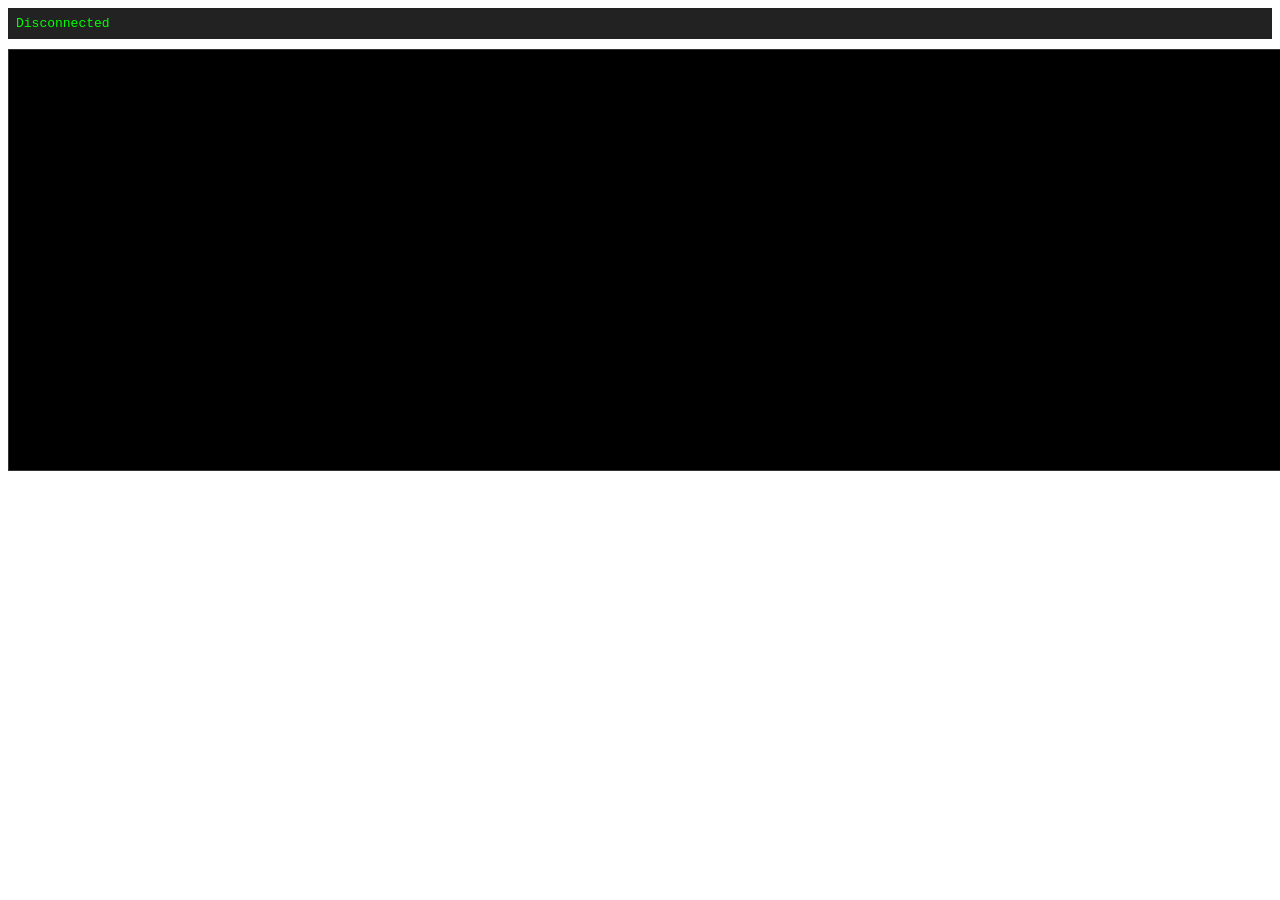
==== commit 77ac76d5: "Create index.html" ====
--- a/index.html
+++ b/index.html
@@ -1,47 +1,61 @@
 <!DOCTYPE html>
-<html lang="en">
+<html>
 <head>
-  <meta charset="UTF-8">
-  <title>Tizen Tool</title>
-  <link rel="stylesheet" href="style.css">
+    <title>Tizen Logs Viewer</title>
+    <style>
+        #logs {
+            width: 100%;
+            height: 400px;
+            overflow-y: auto;
+            background: #000;
+            color: #0f0;
+            padding: 10px;
+            font-family: monospace;
+            font-size: 14px;
+            border: 1px solid #333;
+        }
+        #status {
+            padding: 8px;
+            background: #222;
+            color: #0f0;
+            font-family: monospace;
+            margin-bottom: 10px;
+        }
+    </style>
 </head>
 <body>
-  <div class="container">
-    <h1 class="title">Tizen Build & Deploy Tool</h1>
 
-    <div class="form-group">
-      <label>Workspace Path</label>
-      <input id="workspacePath" type="text">
-    </div>
+<div id="status">Connecting...</div>
+<div id="logs"></div>
 
-    <div class="form-group">
-      <label>Certificate Name</label>
-      <input id="certificateName" type="text">
-    </div>
+<script>
+    var ws = new WebSocket("ws://YOUR_SERVER_IP:8080");
 
-    <div class="form-group">
-      <label>Project App ID</label>
-      <input id="appId" type="text">
-    </div>
+    ws.onopen = function () {
+        document.getElementById("status").textContent = "Connected";
+    };
 
-    <div class="form-group">
-      <label>TV IP:Port</label>
-      <input id="tvIpPort" type="text">
-    </div>
+    ws.onerror = function () {
+        document.getElementById("status").textContent = "WebSocket Error";
+    };
 
-    <div class="buttons">
-      <button onclick="buildWeb()">Build</button>
-      <button onclick="buildPackage()">Package</button>
-      <button onclick="sdbPush()">SDB Push</button>
-      <button onclick="installApp()">Install</button>
-      <button onclick="uninstallApp()">Uninstall</button>
-      <button onclick="runPython()">Run Debug File</button>
-      <button id="inspectBtn" disabled onclick="inspectURL()">Inspect</button>
-    </div>
+    ws.onclose = function () {
+        document.getElementById("status").textContent = "Disconnected";
+    };
 
-    <div id="debugUrlBox" class="debug-box">Debug URL: <span id="debugUrlText"></span></div>
-  </div>
+    ws.onmessage = function (e) {
+        var data = JSON.parse(e.data);
+        var logBox = document.getElementById("logs");
 
-  <script src="app.js"></script>
+        var line = document.createElement("div");
+        line.textContent = "[" + data.type + "] " + data.message;
+
+        logBox.appendChild(line);
+
+        // Auto-scroll to bottom
+        logBox.scrollTop = logBox.scrollHeight;
+    };
+</script>
+
 </body>
 </html>
